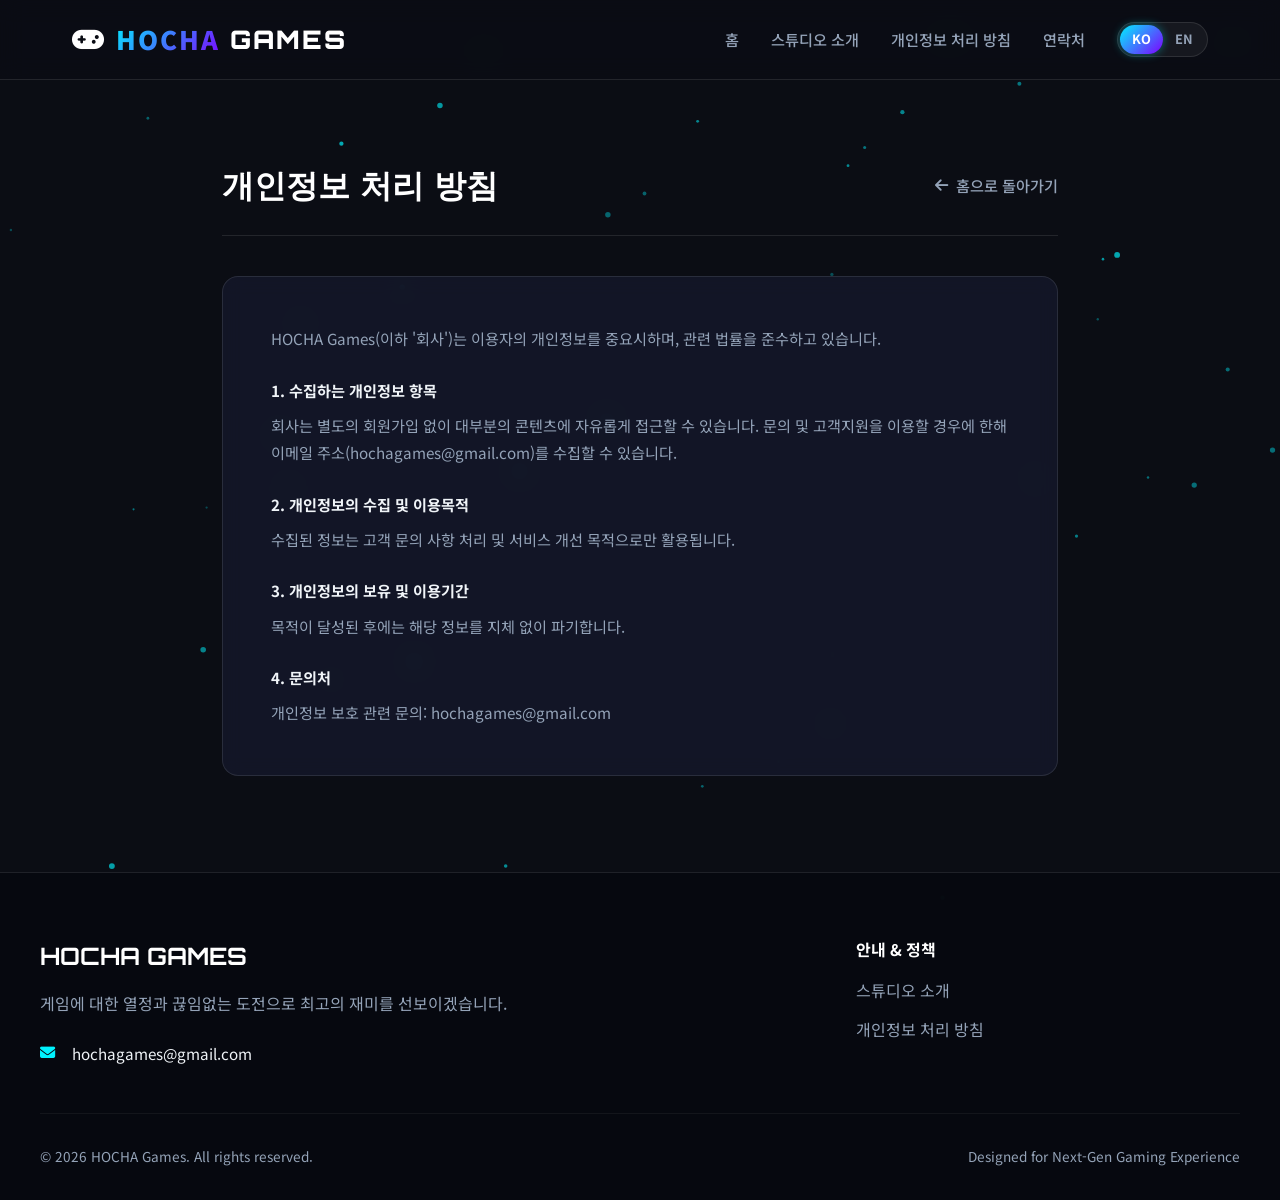
==== privacy.html @ 07fc6a54 "Add files via upload" ====
<!DOCTYPE html>
<html lang="ko">
<head>
    <meta charset="UTF-8">
    <meta name="viewport" content="width=device-width, initial-scale=1.0">
    <title>Privacy Policy - HOCHA Games</title>
    <link rel="preconnect" href="https://fonts.googleapis.com">
    <link rel="preconnect" href="https://fonts.gstatic.com" crossorigin>
    <link href="https://fonts.googleapis.com/css2?family=Orbitron:wght@400;700;900&family=Noto+Sans+KR:wght@300;400;500;700&display=swap" rel="stylesheet">
    <link rel="stylesheet" href="https://cdnjs.cloudflare.com/ajax/libs/font-awesome/6.4.0/css/all.min.css">
    <link rel="stylesheet" href="assets/css/style.css">
</head>
<body>

    <!-- Particle Background Canvas -->
    <canvas id="bg-canvas"></canvas>

    <!-- Header Navigation -->
    <header>
        <div class="nav-container">
            <a href="index.html" class="brand-logo">
                <i class="fa-solid fa-gamepad"></i>
                <span>HOCHA</span> GAMES
            </a>
            <div class="nav-right">
                <ul class="nav-links">
                    <li><a href="index.html" data-i18n="nav-home">홈</a></li>
                    <li><a href="index.html#about" data-i18n="nav-about">스튜디오 소개</a></li>
                    <li><a href="privacy.html" data-i18n="nav-privacy">개인정보 처리 방침</a></li>
                    <li><a href="index.html#contact" data-i18n="nav-contact">연락처</a></li>
                </ul>
                <!-- Language Switcher Button -->
                <div class="lang-switcher" onclick="toggleLanguage()">
                    <span class="lang-btn active" id="btn-ko">KO</span>
                    <span class="lang-btn" id="btn-en">EN</span>
                </div>
            </div>
        </div>
    </header>

    <!-- Privacy Policy Page Container -->
    <main class="page-container">
        <div class="page-header">
            <h2 data-i18n="privacy-heading">개인정보 처리 방침</h2>
            <a href="index.html" class="back-btn"><i class="fa-solid fa-arrow-left"></i> <span data-i18n="back-home">홈으로 돌아가기</span></a>
        </div>
        <div class="page-body" id="privacyContent">
            <!-- Content loaded dynamically via main.js -->
        </div>
    </main>

    <!-- Footer -->
    <footer id="contact">
        <div class="footer-container">
            <div class="footer-info">
                <h3>HOCHA GAMES</h3>
                <p data-i18n="footer-desc">게임에 대한 열정과 끊임없는 도전으로 최고의 재미를 선보이겠습니다.</p>
                <ul class="contact-details">
                    <li><i class="fa-solid fa-envelope"></i> hochagames@gmail.com</li>
                </ul>
            </div>
            <div>
                <div class="footer-links-title" data-i18n="footer-nav-title">안내 & 정책</div>
                <ul class="footer-nav">
                    <li><a href="index.html#about" data-i18n="nav-about">스튜디오 소개</a></li>
                    <li><a href="privacy.html" data-i18n="nav-privacy">개인정보 처리 방침</a></li>
                </ul>
            </div>
        </div>
        <div class="footer-bottom">
            <div>&copy; 2026 HOCHA Games. All rights reserved.</div>
            <div>Designed for Next-Gen Gaming Experience</div>
        </div>
    </footer>

    <!-- Main JavaScript Import -->
    <script src="assets/js/main.js"></script>
</body>
</html>
---- assets/css/style.css ----
:root {
    --bg-color: #0b0d14;
    --card-bg: rgba(22, 27, 46, 0.7);
    --accent-cyan: #00f2fe;
    --accent-purple: #7f00ff;
    --accent-pink: #ff007f;
    --text-main: #f0f4f8;
    --text-muted: #94a3b8;
    --glass-border: rgba(255, 255, 255, 0.1);
    --nav-bg: rgba(11, 13, 20, 0.85);
}

* {
    margin: 0;
    padding: 0;
    box-sizing: border-box;
    font-family: 'Noto Sans KR', sans-serif;
}

body {
    background-color: var(--bg-color);
    color: var(--text-main);
    overflow-x: hidden;
    line-height: 1.6;
}

h1, h2, h3, .brand-logo {
    font-family: 'Orbitron', sans-serif;
}

/* Canvas Background Particle Effect */
#bg-canvas {
    position: fixed;
    top: 0;
    left: 0;
    width: 100vw;
    height: 100vh;
    z-index: -1;
    pointer-events: none;
}

/* Header & Navigation */
header {
    position: fixed;
    top: 0;
    width: 100%;
    z-index: 1000;
    background: var(--nav-bg);
    backdrop-filter: blur(12px);
    border-bottom: 1px solid var(--glass-border);
    transition: all 0.3s ease;
}

.nav-container {
    max-width: 1200px;
    margin: 0 auto;
    display: flex;
    justify-content: space-between;
    align-items: center;
    padding: 1.2rem 2rem;
}

.brand-logo {
    font-size: 1.6rem;
    font-weight: 900;
    letter-spacing: 2px;
    color: #fff;
    text-decoration: none;
    display: flex;
    align-items: center;
    gap: 10px;
}

.brand-logo span {
    background: linear-gradient(135deg, var(--accent-cyan), var(--accent-purple));
    -webkit-background-clip: text;
    -webkit-text-fill-color: transparent;
}

.nav-right {
    display: flex;
    align-items: center;
    gap: 2rem;
}

.nav-links {
    display: flex;
    list-style: none;
    gap: 2rem;
    align-items: center;
}

.nav-links a {
    color: var(--text-muted);
    text-decoration: none;
    font-weight: 500;
    font-size: 0.95rem;
    transition: color 0.3s ease;
    cursor: pointer;
}

.nav-links a:hover {
    color: var(--accent-cyan);
}

/* Language Switcher */
.lang-switcher {
    display: flex;
    align-items: center;
    background: rgba(255, 255, 255, 0.05);
    border: 1px solid var(--glass-border);
    border-radius: 20px;
    padding: 2px;
    cursor: pointer;
}

.lang-btn {
    padding: 4px 12px;
    border-radius: 16px;
    font-size: 0.8rem;
    font-weight: 700;
    color: var(--text-muted);
    transition: all 0.3s ease;
    user-select: none;
}

.lang-btn.active {
    background: linear-gradient(135deg, var(--accent-cyan), var(--accent-purple));
    color: #fff;
    box-shadow: 0 0 10px rgba(0, 242, 254, 0.4);
}

/* Hero Section */
.hero {
    min-height: 85vh;
    display: flex;
    align-items: center;
    justify-content: center;
    text-align: center;
    padding: 8rem 2rem 4rem 2rem;
    position: relative;
}

.hero-content {
    max-width: 800px;
}

.badge {
    display: inline-block;
    padding: 0.4rem 1.2rem;
    border-radius: 50px;
    background: rgba(0, 242, 254, 0.1);
    border: 1px solid var(--accent-cyan);
    color: var(--accent-cyan);
    font-size: 0.85rem;
    font-weight: 600;
    margin-bottom: 1.5rem;
    text-transform: uppercase;
    letter-spacing: 1.5px;
}

.hero h1 {
    font-size: 3.5rem;
    font-weight: 900;
    line-height: 1.2;
    margin-bottom: 1.5rem;
    background: linear-gradient(135deg, #ffffff 0%, #a5b4fc 100%);
    -webkit-background-clip: text;
    -webkit-text-fill-color: transparent;
}

.hero p {
    font-size: 1.2rem;
    color: var(--text-muted);
    margin-bottom: 2.5rem;
    word-break: keep-all;
}

.hero-btn {
    display: inline-flex;
    align-items: center;
    gap: 10px;
    padding: 0.9rem 2rem;
    background: linear-gradient(135deg, var(--accent-cyan), var(--accent-purple));
    color: #fff;
    text-decoration: none;
    border-radius: 8px;
    font-weight: 700;
    box-shadow: 0 0 20px rgba(0, 242, 254, 0.3);
    transition: transform 0.3s ease, box-shadow 0.3s ease;
}

.hero-btn:hover {
    transform: translateY(-3px);
    box-shadow: 0 0 30px rgba(0, 242, 254, 0.5);
}

/* About Section */
.about-section {
    max-width: 1200px;
    margin: 4rem auto 8rem auto;
    padding: 0 2rem;
}

.section-header {
    text-align: center;
    margin-bottom: 4rem;
}

.section-header h2 {
    font-size: 2.2rem;
    color: #fff;
    margin-bottom: 0.5rem;
}

.section-header p {
    color: var(--text-muted);
}

.about-grid {
    display: grid;
    grid-template-columns: repeat(auto-fit, minmax(300px, 1fr));
    gap: 2rem;
}

.about-card {
    background: var(--card-bg);
    border: 1px solid var(--glass-border);
    padding: 2.5rem;
    border-radius: 16px;
    backdrop-filter: blur(10px);
    transition: transform 0.3s ease, border-color 0.3s ease;
}

.about-card:hover {
    transform: translateY(-5px);
    border-color: var(--accent-cyan);
}

.about-icon {
    font-size: 2.5rem;
    color: var(--accent-cyan);
    margin-bottom: 1.5rem;
}

.about-card h3 {
    font-size: 1.4rem;
    color: #fff;
    margin-bottom: 1rem;
}

.about-card p {
    color: var(--text-muted);
    font-size: 0.95rem;
    line-height: 1.7;
    word-break: keep-all;
}

/* Page Layout for Privacy Policy */
.page-container {
    max-width: 900px;
    margin: 10rem auto 6rem auto;
    padding: 0 2rem;
}

.page-header {
    margin-bottom: 2.5rem;
    padding-bottom: 1.5rem;
    border-bottom: 1px solid var(--glass-border);
    display: flex;
    justify-content: space-between;
    align-items: center;
}

.page-header h2 {
    font-size: 2rem;
    color: #fff;
}

.back-btn {
    display: inline-flex;
    align-items: center;
    gap: 8px;
    color: var(--text-muted);
    text-decoration: none;
    font-size: 0.95rem;
    font-weight: 500;
    transition: color 0.3s ease;
}

.back-btn:hover {
    color: var(--accent-cyan);
}

.page-body {
    background: var(--card-bg);
    border: 1px solid var(--glass-border);
    padding: 3rem;
    border-radius: 16px;
    backdrop-filter: blur(10px);
    color: var(--text-muted);
    font-size: 0.95rem;
    line-height: 1.8;
}

.page-body h4 {
    color: var(--text-main);
    margin: 1.5rem 0 0.5rem 0;
}

/* Footer Section */
footer {
    background: rgba(7, 9, 15, 0.95);
    border-top: 1px solid var(--glass-border);
    padding: 4rem 2rem 2rem 2rem;
}

.footer-container {
    max-width: 1200px;
    margin: 0 auto;
    display: grid;
    grid-template-columns: 2fr 1fr;
    gap: 3rem;
    margin-bottom: 3rem;
}

.footer-info h3 {
    font-size: 1.5rem;
    margin-bottom: 1rem;
    color: #fff;
}

.footer-info p {
    color: var(--text-muted);
    margin-bottom: 1.5rem;
    max-width: 500px;
    word-break: keep-all;
}

.contact-details {
    list-style: none;
    display: flex;
    flex-direction: column;
    gap: 0.8rem;
}

.contact-details li {
    color: var(--text-main);
    display: flex;
    align-items: center;
    gap: 12px;
    font-size: 0.95rem;
}

.contact-details i {
    color: var(--accent-cyan);
    width: 20px;
}

.footer-links-title {
    color: #fff;
    font-weight: 700;
    margin-bottom: 1rem;
}

.footer-nav {
    list-style: none;
    display: flex;
    flex-direction: column;
    gap: 0.8rem;
}

.footer-nav a {
    color: var(--text-muted);
    text-decoration: none;
    transition: color 0.3s ease;
    cursor: pointer;
}

.footer-nav a:hover {
    color: var(--accent-cyan);
}

.footer-bottom {
    max-width: 1200px;
    margin: 0 auto;
    padding-top: 2rem;
    border-top: 1px solid rgba(255, 255, 255, 0.05);
    display: flex;
    justify-content: space-between;
    align-items: center;
    flex-wrap: wrap;
    gap: 1rem;
    color: var(--text-muted);
    font-size: 0.85rem;
}

@media (max-width: 768px) {
    .hero h1 { font-size: 2.4rem; }
    .footer-container { grid-template-columns: 1fr; }
    .nav-container { flex-direction: column; gap: 1rem; }
    .nav-right { width: 100%; justify-content: space-between; }
}
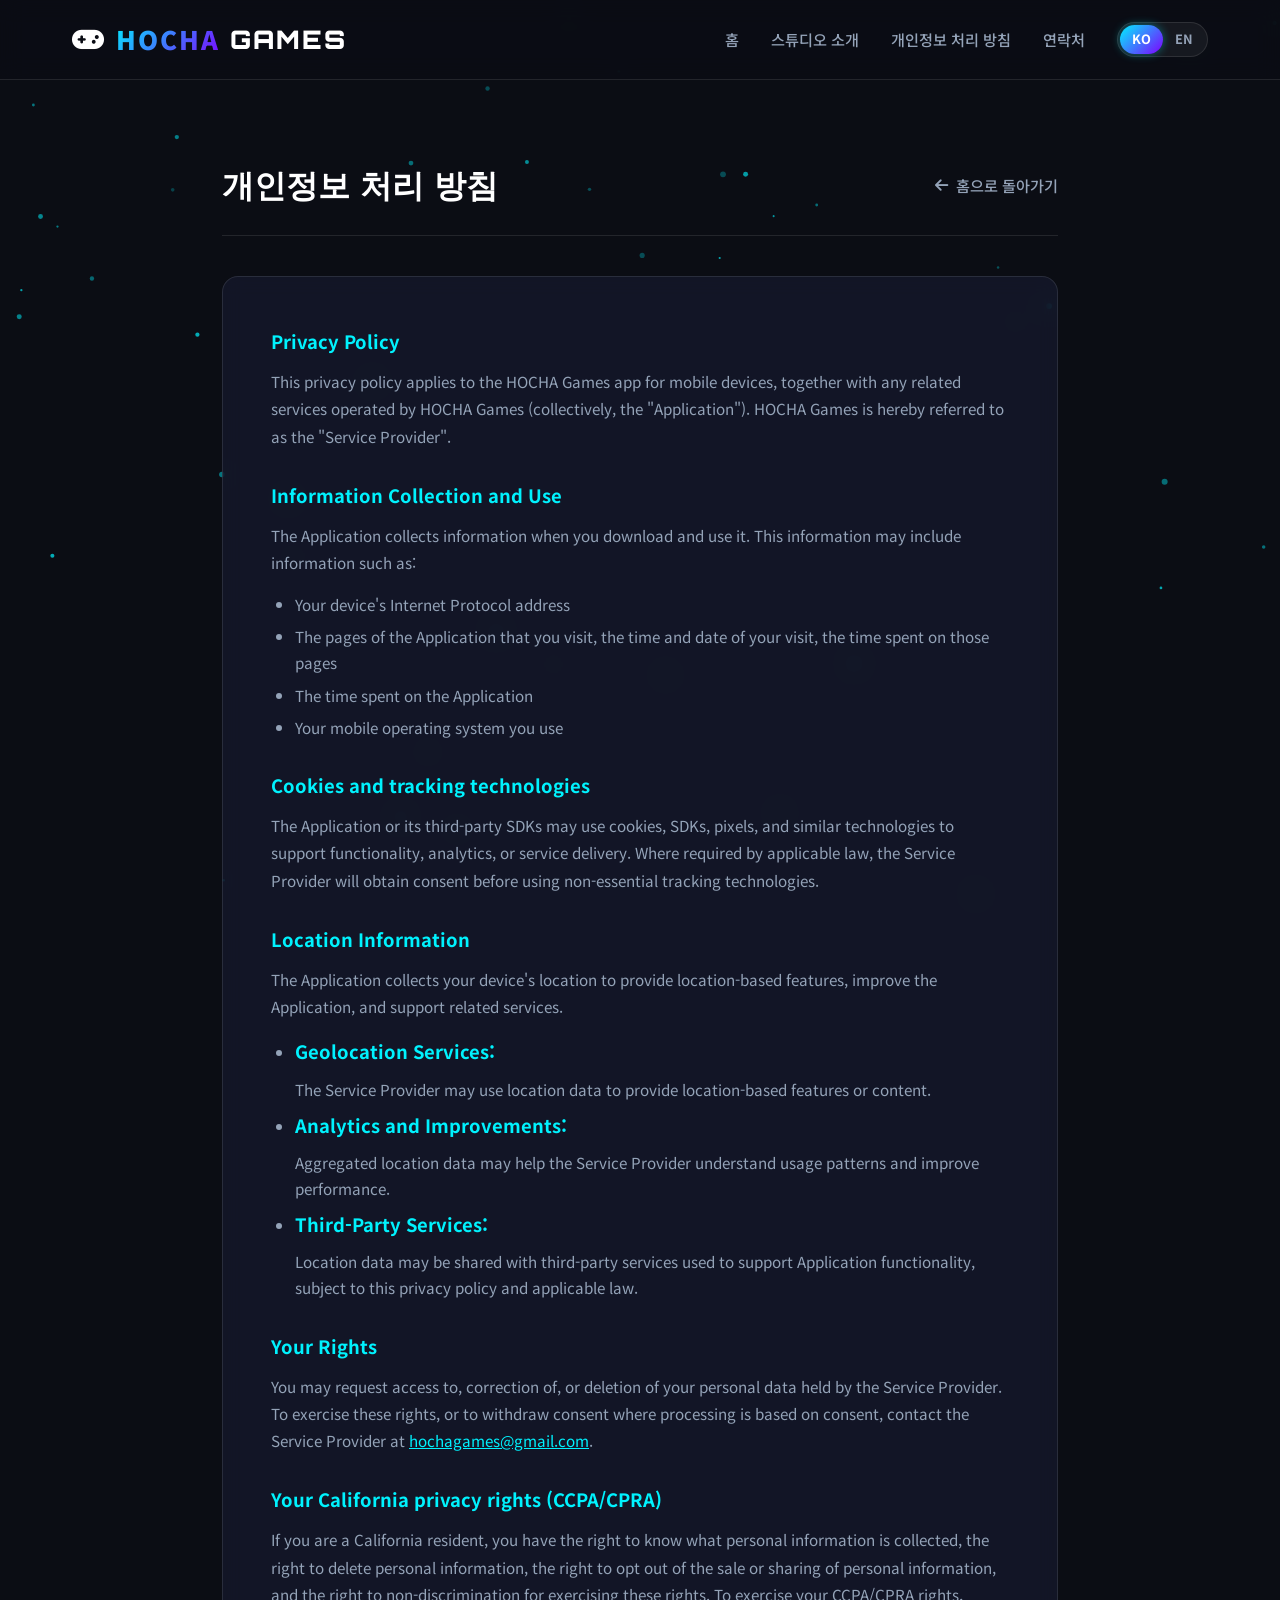
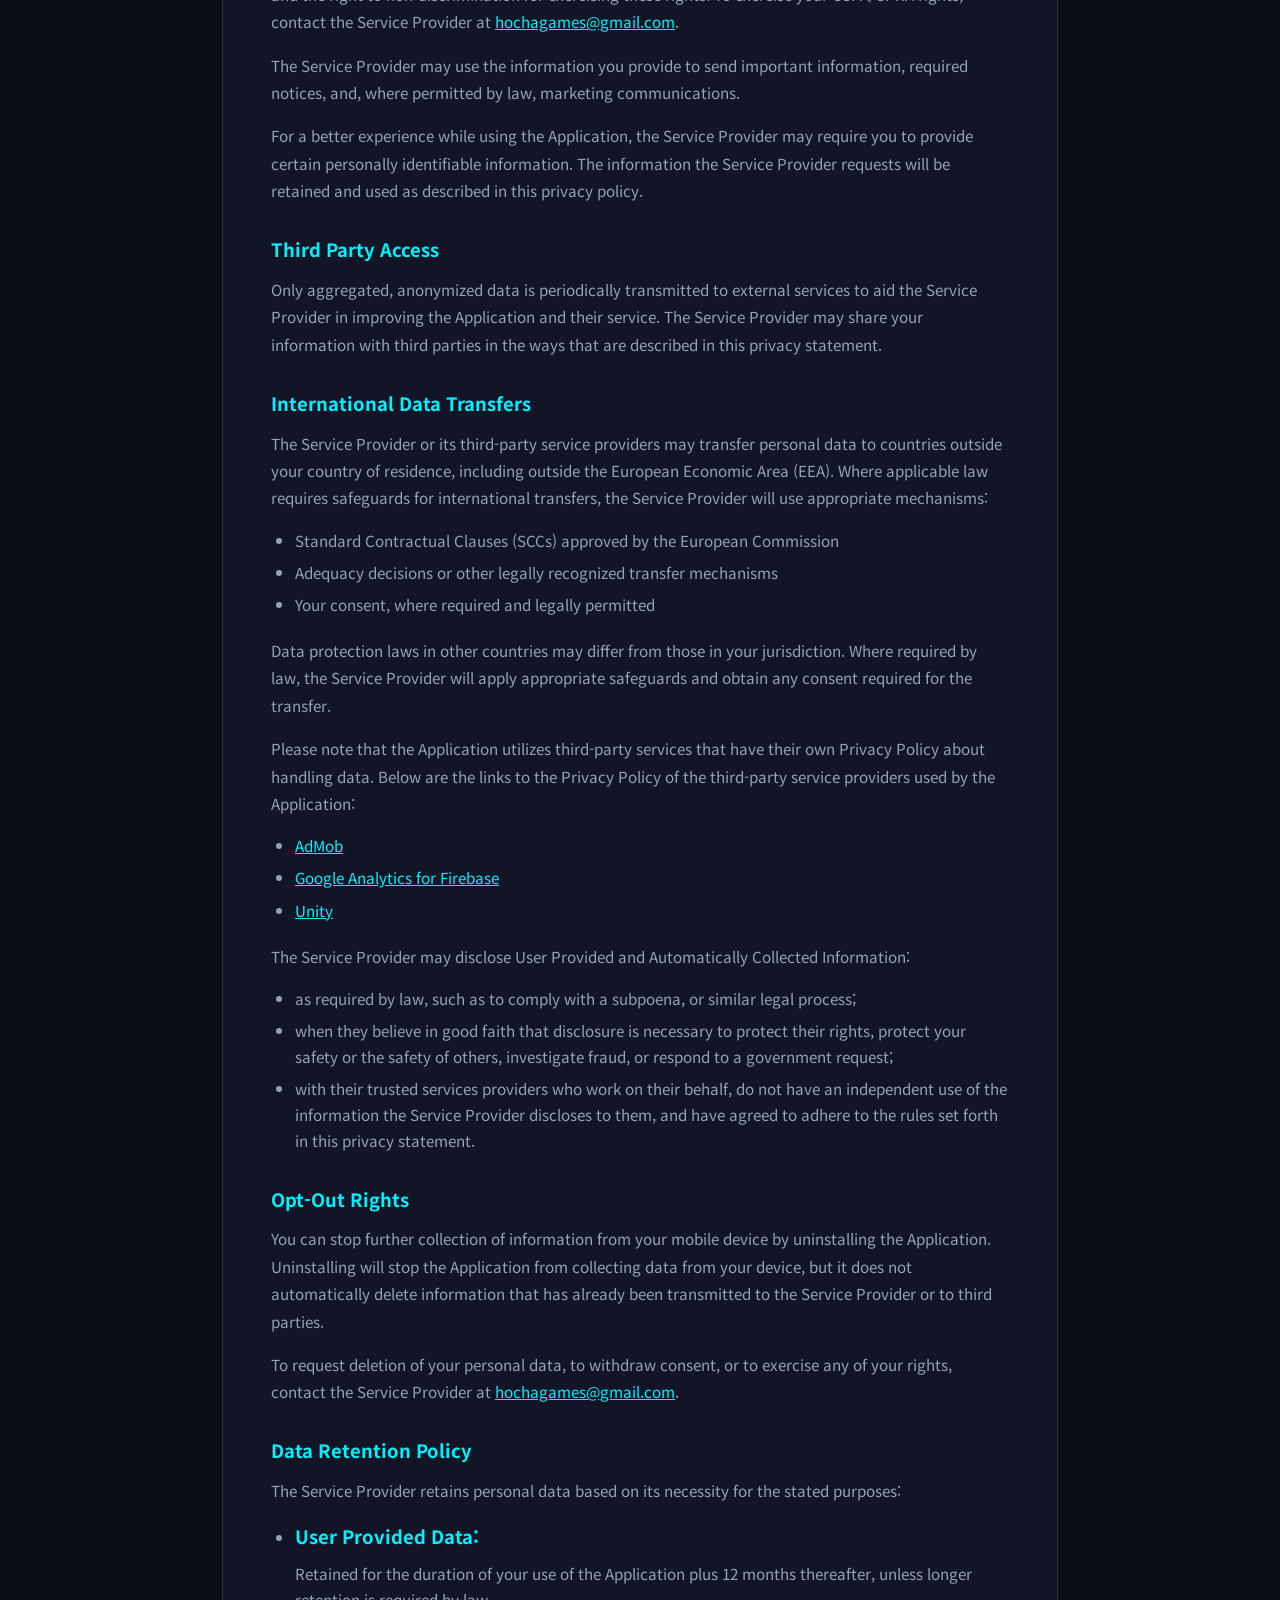
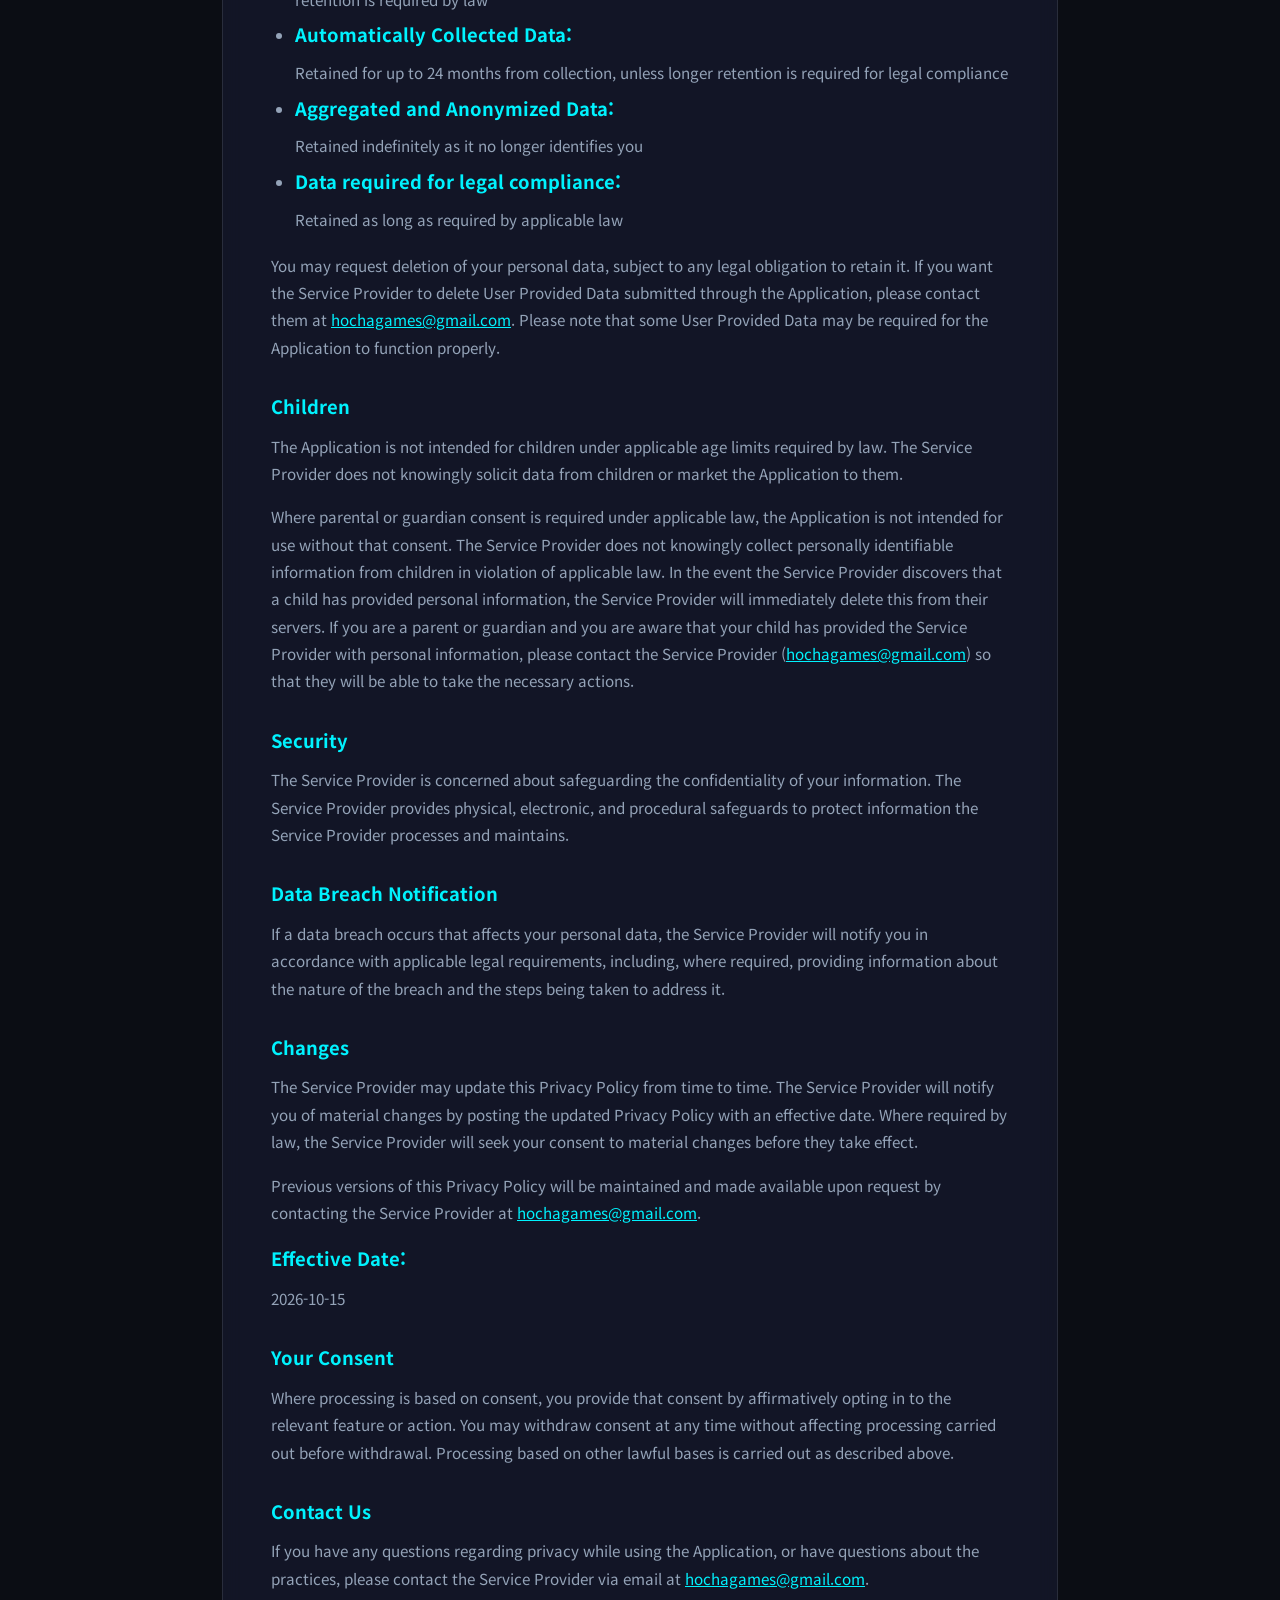
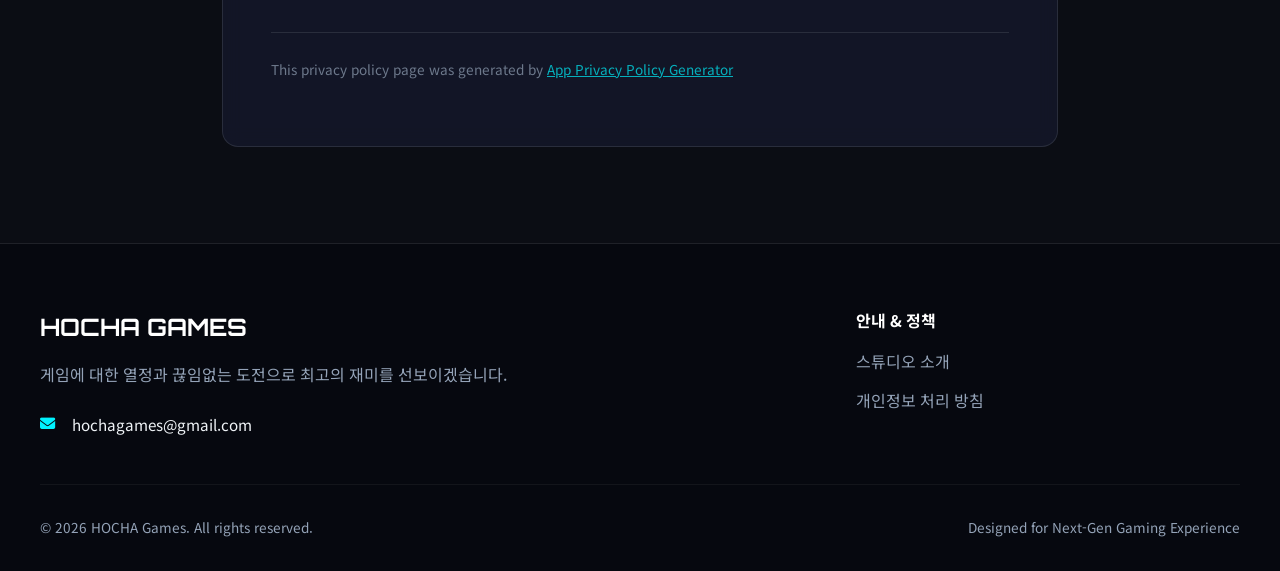
==== commit dfa9cc9d: "Update privacy.html" ====
--- a/privacy.html
+++ b/privacy.html
@@ -9,6 +9,61 @@
     <link href="https://fonts.googleapis.com/css2?family=Orbitron:wght@400;700;900&family=Noto+Sans+KR:wght@300;400;500;700&display=swap" rel="stylesheet">
     <link rel="stylesheet" href="https://cdnjs.cloudflare.com/ajax/libs/font-awesome/6.4.0/css/all.min.css">
     <link rel="stylesheet" href="assets/css/style.css">
+    <style>
+        /* Privacy Policy Specific Typography & Layout Enhancements */
+        .page-body strong {
+            display: block;
+            font-size: 1.15rem;
+            color: var(--accent-cyan);
+            margin-top: 1.8rem;
+            margin-bottom: 0.6rem;
+            font-weight: 700;
+        }
+
+        .page-body strong:first-child {
+            margin-top: 0;
+        }
+
+        .page-body p {
+            margin-bottom: 1rem;
+            color: var(--text-muted);
+            line-height: 1.8;
+            word-break: keep-all;
+        }
+
+        .page-body ul {
+            margin-left: 1.5rem;
+            margin-bottom: 1.2rem;
+            color: var(--text-muted);
+        }
+
+        .page-body li {
+            margin-bottom: 0.4rem;
+            line-height: 1.7;
+        }
+
+        .page-body a {
+            color: var(--accent-cyan);
+            text-decoration: underline;
+            transition: color 0.3s ease;
+        }
+
+        .page-body a:hover {
+            color: var(--accent-purple);
+        }
+
+        .page-body hr {
+            border: none;
+            border-top: 1px solid var(--glass-border);
+            margin: 2.5rem 0 1.5rem 0;
+        }
+
+        .footer-credits {
+            font-size: 0.85rem;
+            color: var(--text-muted);
+            opacity: 0.7;
+        }
+    </style>
 </head>
 <body>
 
@@ -44,8 +99,104 @@
             <h2 data-i18n="privacy-heading">개인정보 처리 방침</h2>
             <a href="index.html" class="back-btn"><i class="fa-solid fa-arrow-left"></i> <span data-i18n="back-home">홈으로 돌아가기</span></a>
         </div>
-        <div class="page-body" id="privacyContent">
-            <!-- Content loaded dynamically via main.js -->
+        
+        <!-- Privacy Policy Main Content Box -->
+        <div class="page-body">
+            <strong>Privacy Policy</strong>
+            <p>This privacy policy applies to the HOCHA Games app for mobile devices, together with any related services operated by HOCHA Games (collectively, the "Application"). HOCHA Games is hereby referred to as the "Service Provider".</p>
+
+            <strong>Information Collection and Use</strong>
+            <p>The Application collects information when you download and use it. This information may include information such as:</p>
+            <ul>
+                <li>Your device's Internet Protocol address</li>
+                <li>The pages of the Application that you visit, the time and date of your visit, the time spent on those pages</li>
+                <li>The time spent on the Application</li>
+                <li>Your mobile operating system you use</li>
+            </ul>
+
+            <strong>Cookies and tracking technologies</strong>
+            <p>The Application or its third-party SDKs may use cookies, SDKs, pixels, and similar technologies to support functionality, analytics, or service delivery. Where required by applicable law, the Service Provider will obtain consent before using non-essential tracking technologies.</p>
+
+            <strong>Location Information</strong>
+            <p>The Application collects your device's location to provide location-based features, improve the Application, and support related services.</p>
+            <ul>
+                <li><strong>Geolocation Services:</strong> The Service Provider may use location data to provide location-based features or content.</li>
+                <li><strong>Analytics and Improvements:</strong> Aggregated location data may help the Service Provider understand usage patterns and improve performance.</li>
+                <li><strong>Third-Party Services:</strong> Location data may be shared with third-party services used to support Application functionality, subject to this privacy policy and applicable law.</li>
+            </ul>
+
+            <strong>Your Rights</strong>
+            <p>You may request access to, correction of, or deletion of your personal data held by the Service Provider. To exercise these rights, or to withdraw consent where processing is based on consent, contact the Service Provider at <a href="mailto:hochagames@gmail.com">hochagames@gmail.com</a>.</p>
+
+            <strong>Your California privacy rights (CCPA/CPRA)</strong>
+            <p>If you are a California resident, you have the right to know what personal information is collected, the right to delete personal information, the right to opt out of the sale or sharing of personal information, and the right to non-discrimination for exercising these rights. To exercise your CCPA/CPRA rights, contact the Service Provider at <a href="mailto:hochagames@gmail.com">hochagames@gmail.com</a>.</p>
+            
+            <p>The Service Provider may use the information you provide to send important information, required notices, and, where permitted by law, marketing communications.</p>
+            <p>For a better experience while using the Application, the Service Provider may require you to provide certain personally identifiable information. The information the Service Provider requests will be retained and used as described in this privacy policy.</p>
+
+            <strong>Third Party Access</strong>
+            <p>Only aggregated, anonymized data is periodically transmitted to external services to aid the Service Provider in improving the Application and their service. The Service Provider may share your information with third parties in the ways that are described in this privacy statement.</p>
+
+            <strong>International Data Transfers</strong>
+            <p>The Service Provider or its third-party service providers may transfer personal data to countries outside your country of residence, including outside the European Economic Area (EEA). Where applicable law requires safeguards for international transfers, the Service Provider will use appropriate mechanisms:</p>
+            <ul>
+                <li>Standard Contractual Clauses (SCCs) approved by the European Commission</li>
+                <li>Adequacy decisions or other legally recognized transfer mechanisms</li>
+                <li>Your consent, where required and legally permitted</li>
+            </ul>
+            <p>Data protection laws in other countries may differ from those in your jurisdiction. Where required by law, the Service Provider will apply appropriate safeguards and obtain any consent required for the transfer.</p>
+
+            <p>Please note that the Application utilizes third-party services that have their own Privacy Policy about handling data. Below are the links to the Privacy Policy of the third-party service providers used by the Application:</p>
+            <ul>
+                <li><a href="https://policies.google.com/technologies/partner-sites" target="_blank" rel="noopener noreferrer">AdMob</a></li>
+                <li><a href="https://firebase.google.com/support/privacy" target="_blank" rel="noopener noreferrer">Google Analytics for Firebase</a></li>
+                <li><a href="https://unity3d.com/legal/privacy-policy" target="_blank" rel="noopener noreferrer">Unity</a></li>
+            </ul>
+
+            <p>The Service Provider may disclose User Provided and Automatically Collected Information:</p>
+            <ul>
+                <li>as required by law, such as to comply with a subpoena, or similar legal process;</li>
+                <li>when they believe in good faith that disclosure is necessary to protect their rights, protect your safety or the safety of others, investigate fraud, or respond to a government request;</li>
+                <li>with their trusted services providers who work on their behalf, do not have an independent use of the information the Service Provider discloses to them, and have agreed to adhere to the rules set forth in this privacy statement.</li>
+            </ul>
+
+            <strong>Opt-Out Rights</strong>
+            <p>You can stop further collection of information from your mobile device by uninstalling the Application. Uninstalling will stop the Application from collecting data from your device, but it does not automatically delete information that has already been transmitted to the Service Provider or to third parties.</p>
+            <p>To request deletion of your personal data, to withdraw consent, or to exercise any of your rights, contact the Service Provider at <a href="mailto:hochagames@gmail.com">hochagames@gmail.com</a>.</p>
+
+            <strong>Data Retention Policy</strong>
+            <p>The Service Provider retains personal data based on its necessity for the stated purposes:</p>
+            <ul>
+                <li><strong>User Provided Data:</strong> Retained for the duration of your use of the Application plus 12 months thereafter, unless longer retention is required by law</li>
+                <li><strong>Automatically Collected Data:</strong> Retained for up to 24 months from collection, unless longer retention is required for legal compliance</li>
+                <li><strong>Aggregated and Anonymized Data:</strong> Retained indefinitely as it no longer identifies you</li>
+                <li><strong>Data required for legal compliance:</strong> Retained as long as required by applicable law</li>
+            </ul>
+            <p>You may request deletion of your personal data, subject to any legal obligation to retain it. If you want the Service Provider to delete User Provided Data submitted through the Application, please contact them at <a href="mailto:hochagames@gmail.com">hochagames@gmail.com</a>. Please note that some User Provided Data may be required for the Application to function properly.</p>
+
+            <strong>Children</strong>
+            <p>The Application is not intended for children under applicable age limits required by law. The Service Provider does not knowingly solicit data from children or market the Application to them.</p>
+            <p>Where parental or guardian consent is required under applicable law, the Application is not intended for use without that consent. The Service Provider does not knowingly collect personally identifiable information from children in violation of applicable law. In the event the Service Provider discovers that a child has provided personal information, the Service Provider will immediately delete this from their servers. If you are a parent or guardian and you are aware that your child has provided the Service Provider with personal information, please contact the Service Provider (<a href="mailto:hochagames@gmail.com">hochagames@gmail.com</a>) so that they will be able to take the necessary actions.</p>
+
+            <strong>Security</strong>
+            <p>The Service Provider is concerned about safeguarding the confidentiality of your information. The Service Provider provides physical, electronic, and procedural safeguards to protect information the Service Provider processes and maintains.</p>
+
+            <strong>Data Breach Notification</strong>
+            <p>If a data breach occurs that affects your personal data, the Service Provider will notify you in accordance with applicable legal requirements, including, where required, providing information about the nature of the breach and the steps being taken to address it.</p>
+
+            <strong>Changes</strong>
+            <p>The Service Provider may update this Privacy Policy from time to time. The Service Provider will notify you of material changes by posting the updated Privacy Policy with an effective date. Where required by law, the Service Provider will seek your consent to material changes before they take effect.</p>
+            <p>Previous versions of this Privacy Policy will be maintained and made available upon request by contacting the Service Provider at <a href="mailto:hochagames@gmail.com">hochagames@gmail.com</a>.</p>
+            <p><strong>Effective Date:</strong> 2026-10-15</p>
+
+            <strong>Your Consent</strong>
+            <p>Where processing is based on consent, you provide that consent by affirmatively opting in to the relevant feature or action. You may withdraw consent at any time without affecting processing carried out before withdrawal. Processing based on other lawful bases is carried out as described above.</p>
+
+            <strong>Contact Us</strong>
+            <p>If you have any questions regarding privacy while using the Application, or have questions about the practices, please contact the Service Provider via email at <a href="mailto:hochagames@gmail.com">hochagames@gmail.com</a>.</p>
+
+            <hr>
+            <p class="footer-credits">This privacy policy page was generated by <a href="https://app-privacy-policy-generator.nisrulz.com/" target="_blank" rel="noopener noreferrer">App Privacy Policy Generator</a></p>
         </div>
     </main>
 
@@ -76,4 +227,4 @@
     <!-- Main JavaScript Import -->
     <script src="assets/js/main.js"></script>
 </body>
-</html>+</html>
